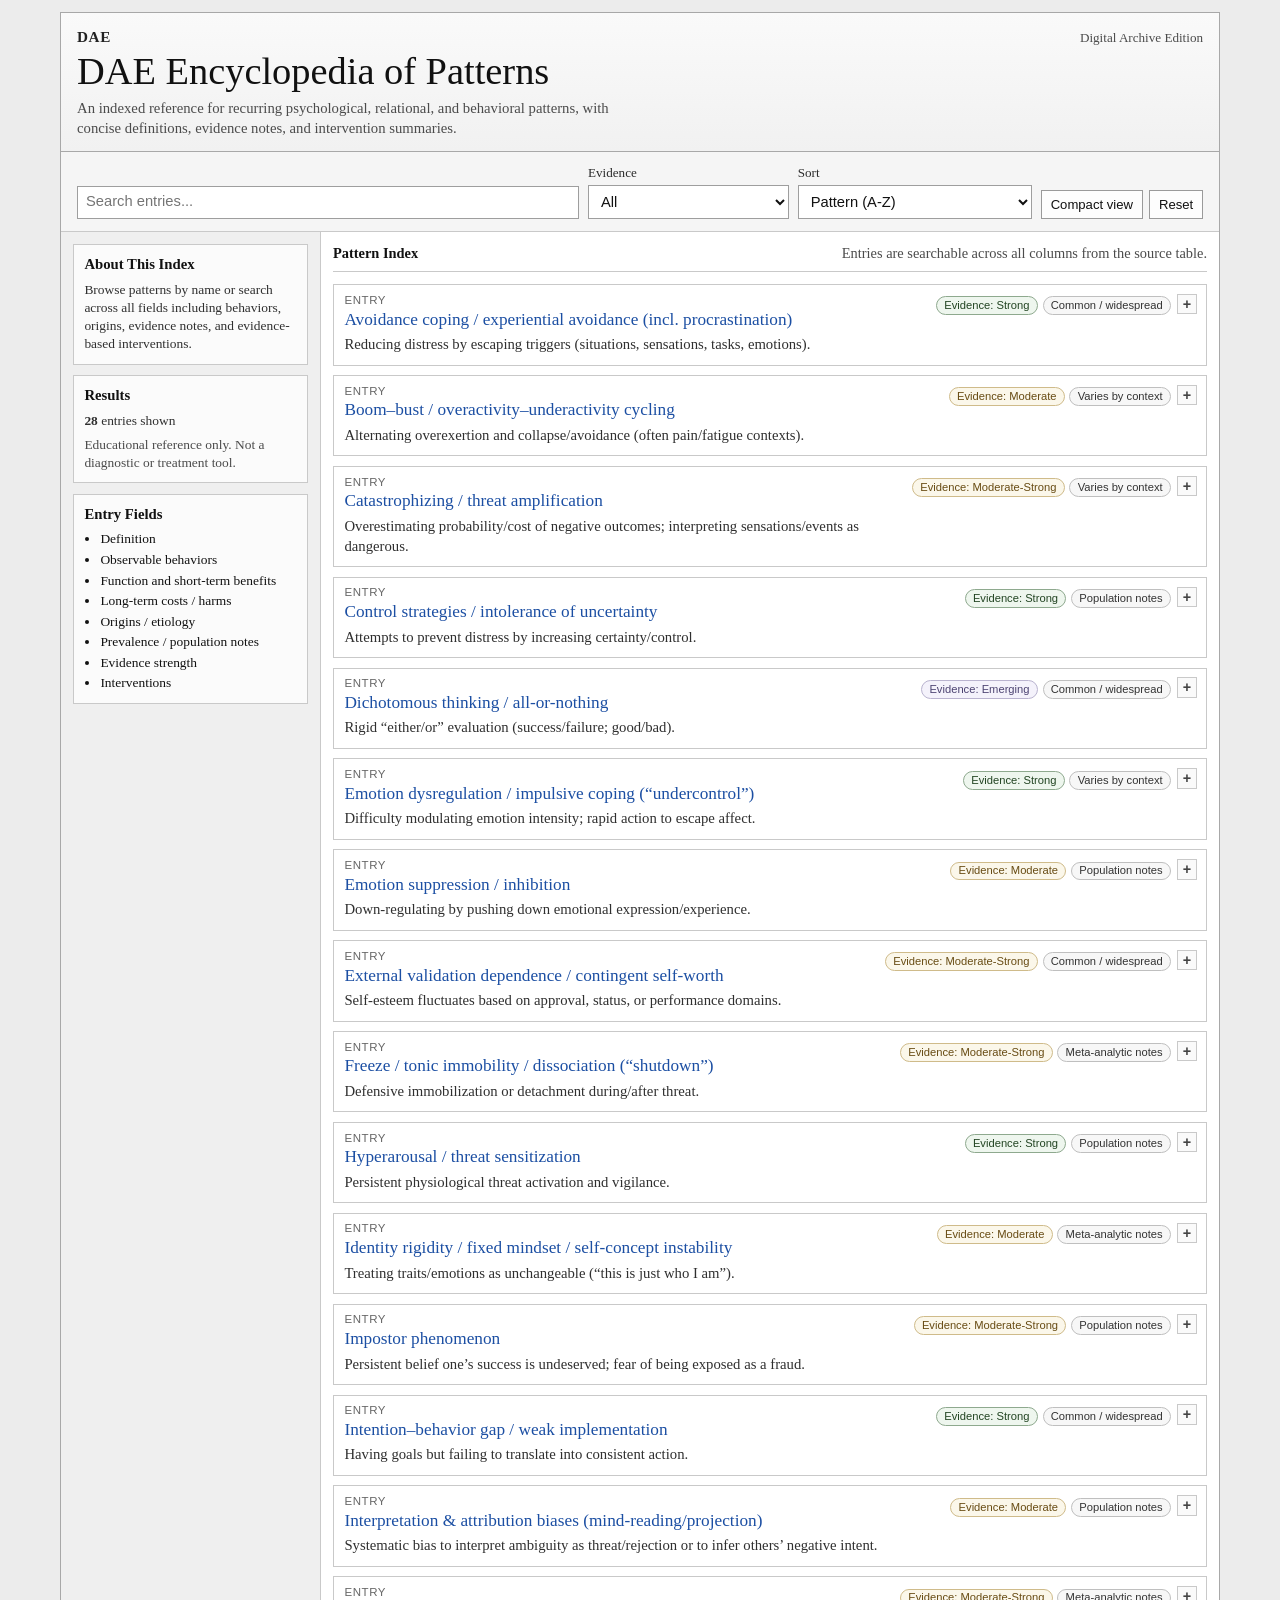
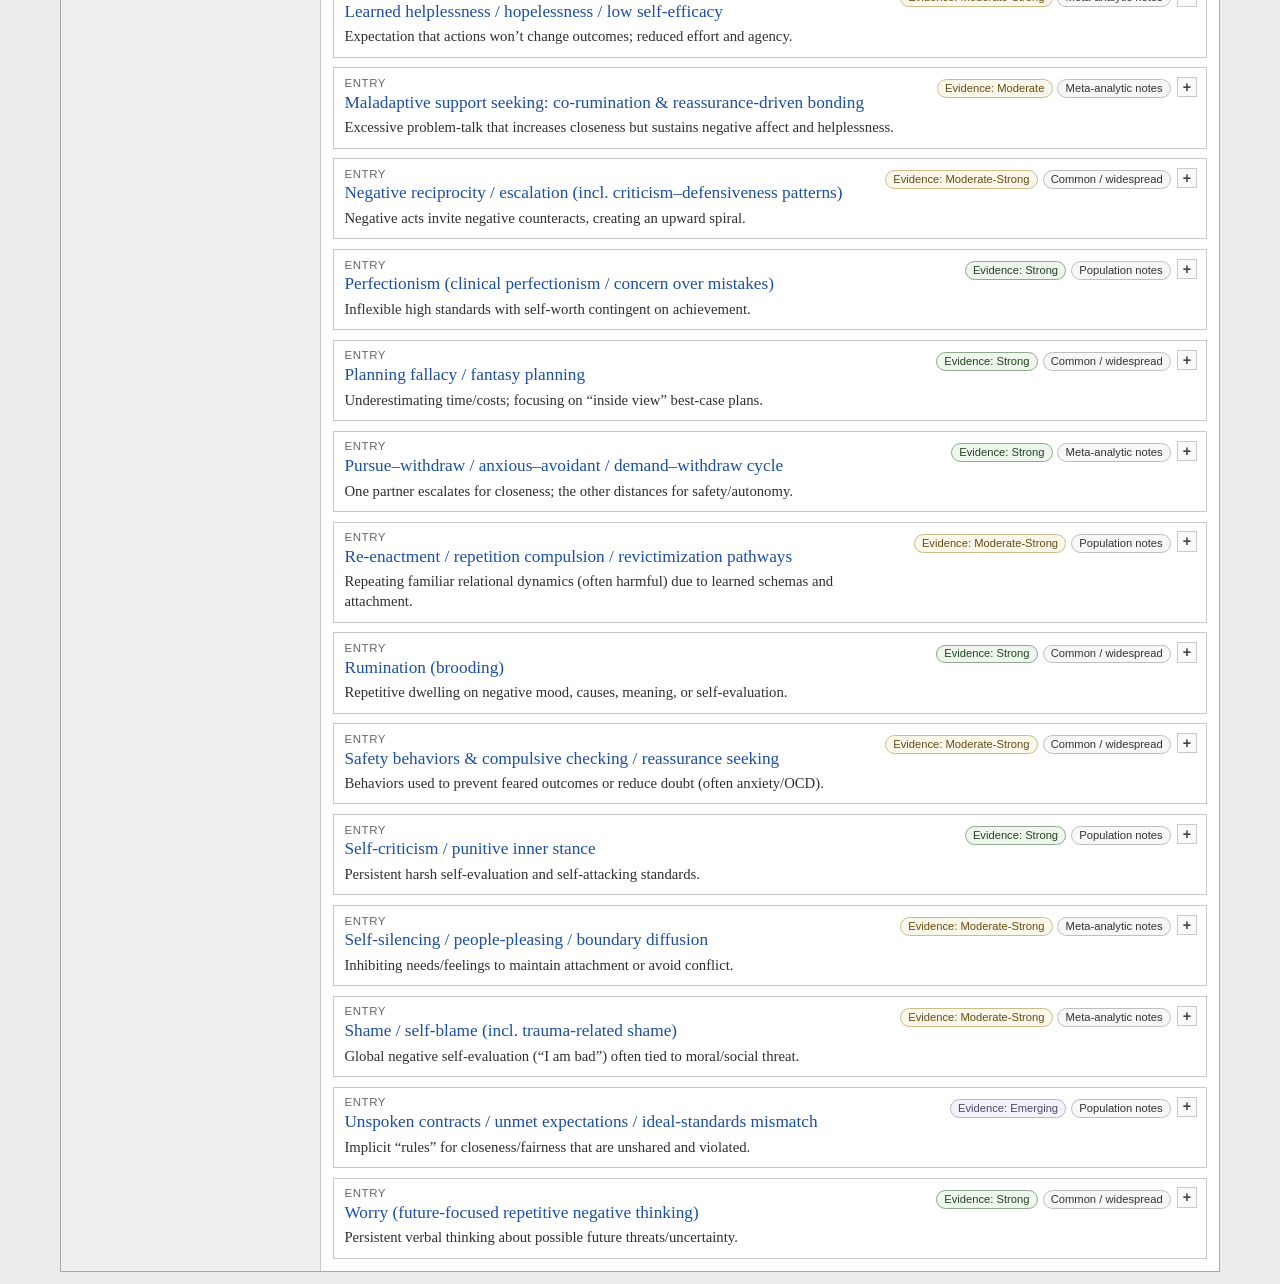
==== index.html @ 7eac3f5e "Add files via upload" ====
<!doctype html>
<html lang="en">
  <head>
    <meta charset="UTF-8" />
    <meta name="viewport" content="width=device-width, initial-scale=1.0" />
    <title>DAE Encyclopedia of Patterns</title>
    <link rel="preconnect" href="https://fonts.googleapis.com" />
    <link rel="preconnect" href="https://fonts.gstatic.com" crossorigin />
    <link href="https://fonts.googleapis.com/css2?family=Space+Grotesk:wght@400;500;700&family=IBM+Plex+Sans:wght@400;500;600&display=swap" rel="stylesheet" />
    <link rel="stylesheet" href="styles.css" />
  </head>
  <body>
    <div class="page-shell">
      <header class="masthead" role="banner">
        <div class="masthead-top">
          <p class="site-mark">DAE</p>
          <p class="site-meta">Digital Archive Edition</p>
        </div>
        <h1>DAE Encyclopedia of Patterns</h1>
        <p class="masthead-subtitle">
          An indexed reference for recurring psychological, relational, and behavioral patterns,
          with concise definitions, evidence notes, and intervention summaries.
        </p>
      </header>

      <section class="utility-bar" aria-label="Search and filters">
        <label class="search-wrap">
          <span class="sr-only">Search patterns and descriptions</span>
          <input id="searchInput" type="search" placeholder="Search entries..." />
        </label>
        <label>
          Evidence
          <select id="evidenceFilter">
            <option value="all">All</option>
          </select>
        </label>
        <label>
          Sort
          <select id="sortSelect">
            <option value="name-asc">Pattern (A-Z)</option>
            <option value="name-desc">Pattern (Z-A)</option>
            <option value="evidence">Evidence strength</option>
          </select>
        </label>
        <div class="actions">
          <button id="toggleDensity" type="button">Compact view</button>
          <button id="clearFilters" type="button" class="ghost">Reset</button>
        </div>
      </section>

      <main class="content-grid">
        <aside class="sidebar" aria-label="Reference information">
          <section class="sidebar-box">
            <h2>About This Index</h2>
            <p>
              Browse patterns by name or search across all fields including behaviors, origins,
              evidence notes, and evidence-based interventions.
            </p>
          </section>

          <section class="sidebar-box" aria-live="polite">
            <h2>Results</h2>
            <p><strong id="resultCount">0</strong> entries shown</p>
            <p class="sidebar-note">Educational reference only. Not a diagnostic or treatment tool.</p>
          </section>

          <section class="sidebar-box">
            <h2>Entry Fields</h2>
            <ul class="sidebar-list">
              <li>Definition</li>
              <li>Observable behaviors</li>
              <li>Function and short-term benefits</li>
              <li>Long-term costs / harms</li>
              <li>Origins / etiology</li>
              <li>Prevalence / population notes</li>
              <li>Evidence strength</li>
              <li>Interventions</li>
            </ul>
          </section>
        </aside>

        <section class="main-column">
          <section class="summary" aria-live="polite">
            <p><strong>Pattern Index</strong></p>
            <p class="summary-note">Entries are searchable across all columns from the source table.</p>
          </section>

          <section id="cards" class="cards" aria-label="Pattern cards"></section>
        </section>
      </main>
    </div>

    <template id="cardTemplate">
      <article class="card">
        <details>
          <summary>
            <div>
              <p class="card-kicker">Entry</p>
              <h2 class="card-title"></h2>
              <p class="card-definition"></p>
            </div>
            <div class="summary-tags">
              <span class="badge evidence-badge"></span>
              <span class="badge prevalence-badge"></span>
            </div>
          </summary>
          <div class="card-grid">
            <section>
              <h3>Observable behaviors</h3>
              <p data-field="Typical observable behaviors"></p>
            </section>
            <section>
              <h3>Function + short-term benefits</h3>
              <p data-field="Psychological function + short-term benefits"></p>
            </section>
            <section>
              <h3>Long-term costs / harms</h3>
              <p data-field="Long-term costs/harms"></p>
            </section>
            <section>
              <h3>Typical origins / etiology</h3>
              <p data-field="Typical origins/etiology (developmental, attachment, cognitive)"></p>
            </section>
            <section>
              <h3>Prevalence / population notes</h3>
              <p data-field="Prevalence / population notes"></p>
            </section>
            <section>
              <h3>Evidence strength + references</h3>
              <p data-field="Strength of evidence + key references"></p>
            </section>
            <section class="full-width">
              <h3>Evidence-based interventions</h3>
              <p data-field="Evidence-based interventions (brief; support level)"></p>
            </section>
          </div>
        </details>
      </article>
    </template>

    <script type="module" src="app.js"></script>
  </body>
</html>
---- styles.css ----
:root {
  --bg: #ececec;
  --page: #ffffff;
  --ink: #111111;
  --muted: #4b4b4b;
  --line: #c9c9c9;
  --line-dark: #a8a8a8;
  --link: #1c4fa3;
  --link-hover: #123a7b;
  --accent-bg: #f5f5f5;
  --nav-bg: #efefef;
  --badge-bg: #f7f7f7;
  --badge-border: #bfbfbf;
  --radius: 2px;
}

* {
  box-sizing: border-box;
}

html,
body {
  margin: 0;
  min-height: 100%;
}

body {
  background: var(--bg);
  color: var(--ink);
  font-family: Georgia, "Times New Roman", serif;
  line-height: 1.35;
  padding: 0.75rem;
}

.page-shell {
  max-width: 1160px;
  margin: 0 auto;
  background: var(--page);
  border: 1px solid var(--line-dark);
}

.masthead {
  padding: 0.9rem 1rem 0.75rem;
  border-bottom: 1px solid var(--line-dark);
  background: linear-gradient(#fafafa, #f1f1f1);
}

.masthead-top {
  display: flex;
  justify-content: space-between;
  align-items: baseline;
  gap: 1rem;
}

.site-mark {
  margin: 0;
  font-size: 0.95rem;
  font-weight: bold;
  letter-spacing: 0.04em;
  text-transform: uppercase;
  color: #222;
}

.site-meta {
  margin: 0;
  color: var(--muted);
  font-size: 0.82rem;
}

.masthead h1 {
  margin: 0.15rem 0 0;
  font-size: clamp(1.7rem, 4vw, 2.4rem);
  line-height: 1.1;
  font-weight: normal;
}

.masthead-subtitle {
  margin: 0.4rem 0 0;
  color: var(--muted);
  font-size: 0.92rem;
  max-width: 78ch;
}

.utility-bar {
  display: grid;
  grid-template-columns: 1.5fr minmax(140px, 0.6fr) minmax(160px, 0.7fr) auto;
  gap: 0.55rem;
  align-items: end;
  padding: 0.75rem 1rem;
  border-bottom: 1px solid var(--line);
  background: var(--accent-bg);
}

.utility-bar label {
  display: grid;
  gap: 0.25rem;
  font-size: 0.82rem;
  color: #2b2b2b;
}

.search-wrap input,
.utility-bar select {
  width: 100%;
  padding: 0.42rem 0.5rem;
  font: 0.92rem/1.2 Arial, Helvetica, sans-serif;
  color: #111;
  border: 1px solid #9e9e9e;
  border-radius: 0;
  background: #fff;
}

.search-wrap input:focus,
.utility-bar select:focus,
.actions button:focus-visible,
.card summary:focus-visible {
  outline: 2px solid rgba(28, 79, 163, 0.35);
  outline-offset: 1px;
}

.actions {
  display: flex;
  gap: 0.4rem;
  align-items: end;
}

.actions button {
  border: 1px solid #9a9a9a;
  background: #fdfdfd;
  color: #111;
  border-radius: 0;
  padding: 0.42rem 0.55rem;
  font: 0.82rem/1 Arial, Helvetica, sans-serif;
  cursor: pointer;
}

.actions button:hover {
  background: #f1f1f1;
}

.content-grid {
  display: grid;
  grid-template-columns: 260px minmax(0, 1fr);
  gap: 0;
}

.sidebar {
  border-right: 1px solid var(--line);
  background: var(--nav-bg);
  padding: 0.75rem;
}

.sidebar-box {
  border: 1px solid var(--line);
  background: #fbfbfb;
  padding: 0.65rem;
}

.sidebar-box + .sidebar-box {
  margin-top: 0.65rem;
}

.sidebar-box h2 {
  margin: 0 0 0.35rem;
  font-size: 0.92rem;
  font-weight: bold;
}

.sidebar-box p {
  margin: 0;
  font-size: 0.84rem;
  color: #2f2f2f;
}

.sidebar-note {
  margin-top: 0.35rem !important;
  color: var(--muted) !important;
}

.sidebar-list {
  margin: 0;
  padding-left: 1rem;
  font-size: 0.84rem;
}

.sidebar-list li + li {
  margin-top: 0.15rem;
}

.main-column {
  padding: 0.75rem;
  background: #fff;
}

.summary {
  display: flex;
  justify-content: space-between;
  align-items: baseline;
  gap: 0.75rem;
  border-bottom: 1px solid var(--line);
  padding-bottom: 0.5rem;
  margin-bottom: 0.75rem;
}

.summary p {
  margin: 0;
  font-size: 0.9rem;
}

.summary-note {
  color: var(--muted);
  font-size: 0.85rem;
}

.cards {
  display: grid;
  gap: 0.6rem;
}

.card {
  border: 1px solid var(--line);
  background: #fff;
}

.card details {
  position: relative;
}

.card summary {
  list-style: none;
  cursor: pointer;
  padding: 0.6rem 2.2rem 0.6rem 0.65rem;
  display: grid;
  grid-template-columns: 1fr auto;
  gap: 0.75rem;
  align-items: start;
}

.card summary::-webkit-details-marker {
  display: none;
}

.card summary::after {
  content: "+";
  position: absolute;
  top: 0.55rem;
  right: 0.55rem;
  width: 1.15rem;
  height: 1.15rem;
  display: grid;
  place-items: center;
  border: 1px solid var(--line);
  background: #fafafa;
  color: #444;
  font: bold 0.9rem/1 Arial, Helvetica, sans-serif;
}

.card details[open] summary::after {
  content: "−";
}

.card details[open] summary {
  border-bottom: 1px solid var(--line);
  background: #fbfbfb;
}

.card-kicker {
  margin: 0;
  color: #666;
  font: 0.72rem/1 Arial, Helvetica, sans-serif;
  text-transform: uppercase;
  letter-spacing: 0.05em;
}

.card-title {
  margin: 0.2rem 0 0;
  color: var(--link);
  font-size: 1.08rem;
  line-height: 1.2;
  font-weight: normal;
}

.card-title:hover {
  color: var(--link-hover);
  text-decoration: underline;
}

.card-definition {
  margin: 0.3rem 0 0;
  color: #2f2f2f;
  font-size: 0.92rem;
}

.summary-tags {
  display: flex;
  flex-wrap: wrap;
  justify-content: flex-end;
  gap: 0.3rem;
  margin-top: 0.1rem;
}

.badge {
  display: inline-flex;
  align-items: center;
  border: 1px solid var(--badge-border);
  background: var(--badge-bg);
  color: #333;
  border-radius: 999px;
  padding: 0.18rem 0.45rem;
  font: 0.7rem/1 Arial, Helvetica, sans-serif;
}

.badge.evidence-strong {
  border-color: #8ea98e;
  background: #eef6ee;
  color: #234523;
}

.badge.evidence-moderate {
  border-color: #cfbb8a;
  background: #fbf7ea;
  color: #684c14;
}

.badge.evidence-emerging {
  border-color: #b9b3cf;
  background: #f4f2fb;
  color: #4d4472;
}

.card-grid {
  display: grid;
  grid-template-columns: repeat(2, minmax(0, 1fr));
  gap: 0.6rem;
  padding: 0.65rem;
}

.card-grid section {
  border: 1px solid #d9d9d9;
  background: #fff;
  padding: 0.5rem;
}

.card-grid .full-width {
  grid-column: 1 / -1;
}

.card-grid h3 {
  margin: 0;
  font-size: 0.78rem;
  font-weight: bold;
  text-transform: uppercase;
  letter-spacing: 0.03em;
  color: #333;
  border-bottom: 1px solid #ececec;
  padding-bottom: 0.22rem;
}

.card-grid p {
  margin: 0.38rem 0 0;
  font-size: 0.88rem;
  line-height: 1.35;
  color: #222;
  white-space: pre-line;
}

.cards.compact .card-definition {
  display: none;
}

.cards.compact .card-grid {
  grid-template-columns: 1fr;
}

.empty-state {
  border: 1px solid var(--line);
  background: #fbfbfb;
  padding: 0.9rem;
  font-size: 0.9rem;
  color: #444;
}

.sr-only {
  position: absolute;
  width: 1px;
  height: 1px;
  padding: 0;
  margin: -1px;
  overflow: hidden;
  clip: rect(0, 0, 0, 0);
  white-space: nowrap;
  border: 0;
}

@media (max-width: 980px) {
  .utility-bar {
    grid-template-columns: 1fr 1fr;
  }

  .actions {
    grid-column: 1 / -1;
  }

  .content-grid {
    grid-template-columns: 1fr;
  }

  .sidebar {
    border-right: 0;
    border-bottom: 1px solid var(--line);
  }
}

@media (max-width: 700px) {
  body {
    padding: 0.35rem;
  }

  .utility-bar {
    grid-template-columns: 1fr;
  }

  .masthead-top {
    align-items: center;
  }

  .site-mark {
    font-size: 0.9rem;
  }

  .summary {
    flex-direction: column;
    align-items: flex-start;
  }

  .card summary {
    grid-template-columns: 1fr;
  }

  .summary-tags {
    justify-content: flex-start;
  }

  .card-grid {
    grid-template-columns: 1fr;
  }
}

@media (prefers-reduced-motion: reduce) {
  * {
    animation: none !important;
    transition: none !important;
    scroll-behavior: auto !important;
  }
}
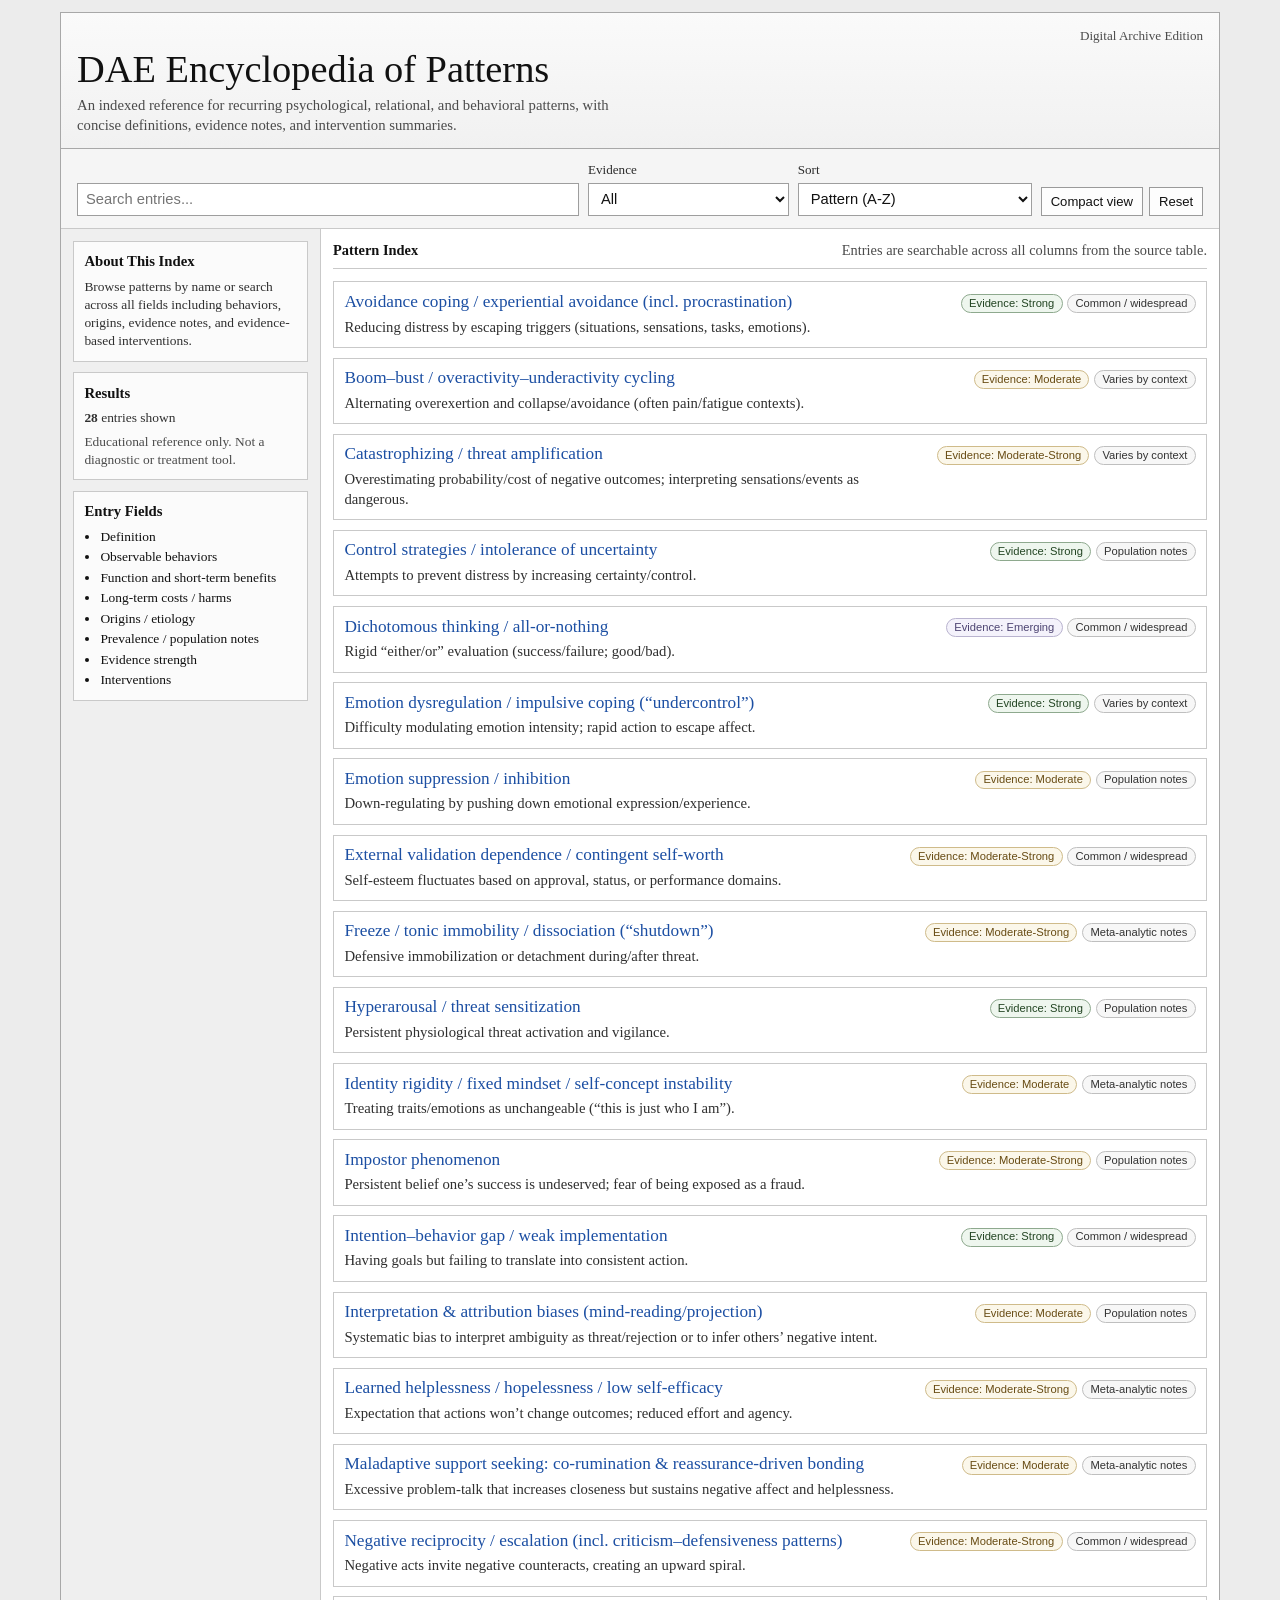
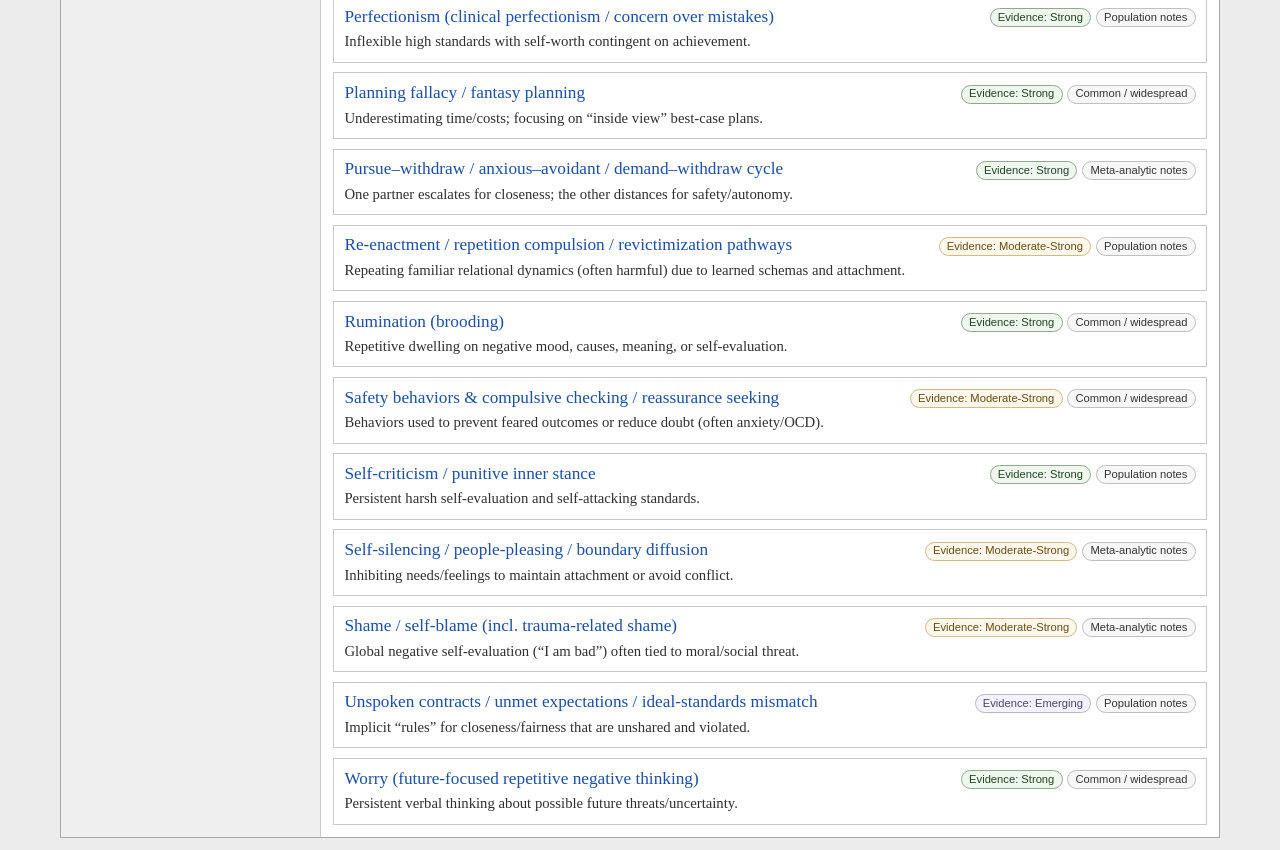
==== commit 9f469400: "Add files via upload" ====
--- a/index.html
+++ b/index.html
@@ -13,7 +13,6 @@
     <div class="page-shell">
       <header class="masthead" role="banner">
         <div class="masthead-top">
-          <p class="site-mark">DAE</p>
           <p class="site-meta">Digital Archive Edition</p>
         </div>
         <h1>DAE Encyclopedia of Patterns</h1>
@@ -85,56 +84,25 @@
             <p class="summary-note">Entries are searchable across all columns from the source table.</p>
           </section>
 
-          <section id="cards" class="cards" aria-label="Pattern cards"></section>
+          <section id="cards" class="cards" aria-label="Pattern entries"></section>
         </section>
       </main>
     </div>
 
     <template id="cardTemplate">
       <article class="card">
-        <details>
-          <summary>
-            <div>
-              <p class="card-kicker">Entry</p>
-              <h2 class="card-title"></h2>
-              <p class="card-definition"></p>
-            </div>
-            <div class="summary-tags">
-              <span class="badge evidence-badge"></span>
-              <span class="badge prevalence-badge"></span>
-            </div>
-          </summary>
-          <div class="card-grid">
-            <section>
-              <h3>Observable behaviors</h3>
-              <p data-field="Typical observable behaviors"></p>
-            </section>
-            <section>
-              <h3>Function + short-term benefits</h3>
-              <p data-field="Psychological function + short-term benefits"></p>
-            </section>
-            <section>
-              <h3>Long-term costs / harms</h3>
-              <p data-field="Long-term costs/harms"></p>
-            </section>
-            <section>
-              <h3>Typical origins / etiology</h3>
-              <p data-field="Typical origins/etiology (developmental, attachment, cognitive)"></p>
-            </section>
-            <section>
-              <h3>Prevalence / population notes</h3>
-              <p data-field="Prevalence / population notes"></p>
-            </section>
-            <section>
-              <h3>Evidence strength + references</h3>
-              <p data-field="Strength of evidence + key references"></p>
-            </section>
-            <section class="full-width">
-              <h3>Evidence-based interventions</h3>
-              <p data-field="Evidence-based interventions (brief; support level)"></p>
-            </section>
+        <div class="card-head">
+          <div>
+            <h2 class="card-title">
+              <a class="card-title-link" href="#"></a>
+            </h2>
+            <p class="card-definition"></p>
           </div>
-        </details>
+          <div class="summary-tags">
+            <span class="badge evidence-badge"></span>
+            <span class="badge prevalence-badge"></span>
+          </div>
+        </div>
       </article>
     </template>
 
--- a/styles.css
+++ b/styles.css
@@ -47,18 +47,9 @@
 
 .masthead-top {
   display: flex;
-  justify-content: space-between;
+  justify-content: flex-end;
   align-items: baseline;
   gap: 1rem;
-}
-
-.site-mark {
-  margin: 0;
-  font-size: 0.95rem;
-  font-weight: bold;
-  letter-spacing: 0.04em;
-  text-transform: uppercase;
-  color: #222;
 }
 
 .site-meta {
@@ -112,7 +103,8 @@
 .search-wrap input:focus,
 .utility-bar select:focus,
 .actions button:focus-visible,
-.card summary:focus-visible {
+.card-title-link:focus-visible,
+.back-link:focus-visible {
   outline: 2px solid rgba(28, 79, 163, 0.35);
   outline-offset: 1px;
 }
@@ -221,65 +213,28 @@
   background: #fff;
 }
 
-.card details {
-  position: relative;
-}
-
-.card summary {
-  list-style: none;
-  cursor: pointer;
-  padding: 0.6rem 2.2rem 0.6rem 0.65rem;
+.card-head {
+  padding: 0.6rem 0.65rem;
   display: grid;
   grid-template-columns: 1fr auto;
   gap: 0.75rem;
   align-items: start;
 }
 
-.card summary::-webkit-details-marker {
-  display: none;
-}
-
-.card summary::after {
-  content: "+";
-  position: absolute;
-  top: 0.55rem;
-  right: 0.55rem;
-  width: 1.15rem;
-  height: 1.15rem;
-  display: grid;
-  place-items: center;
-  border: 1px solid var(--line);
-  background: #fafafa;
-  color: #444;
-  font: bold 0.9rem/1 Arial, Helvetica, sans-serif;
-}
-
-.card details[open] summary::after {
-  content: "−";
-}
-
-.card details[open] summary {
-  border-bottom: 1px solid var(--line);
-  background: #fbfbfb;
-}
-
-.card-kicker {
-  margin: 0;
-  color: #666;
-  font: 0.72rem/1 Arial, Helvetica, sans-serif;
-  text-transform: uppercase;
-  letter-spacing: 0.05em;
-}
-
 .card-title {
-  margin: 0.2rem 0 0;
-  color: var(--link);
+  margin: 0;
+  color: inherit;
   font-size: 1.08rem;
   line-height: 1.2;
   font-weight: normal;
 }
 
-.card-title:hover {
+.card-title-link {
+  color: var(--link);
+  text-decoration: none;
+}
+
+.card-title-link:hover {
   color: var(--link-hover);
   text-decoration: underline;
 }
@@ -327,48 +282,8 @@
   color: #4d4472;
 }
 
-.card-grid {
-  display: grid;
-  grid-template-columns: repeat(2, minmax(0, 1fr));
-  gap: 0.6rem;
-  padding: 0.65rem;
-}
-
-.card-grid section {
-  border: 1px solid #d9d9d9;
-  background: #fff;
-  padding: 0.5rem;
-}
-
-.card-grid .full-width {
-  grid-column: 1 / -1;
-}
-
-.card-grid h3 {
-  margin: 0;
-  font-size: 0.78rem;
-  font-weight: bold;
-  text-transform: uppercase;
-  letter-spacing: 0.03em;
-  color: #333;
-  border-bottom: 1px solid #ececec;
-  padding-bottom: 0.22rem;
-}
-
-.card-grid p {
-  margin: 0.38rem 0 0;
-  font-size: 0.88rem;
-  line-height: 1.35;
-  color: #222;
-  white-space: pre-line;
-}
-
 .cards.compact .card-definition {
   display: none;
-}
-
-.cards.compact .card-grid {
-  grid-template-columns: 1fr;
 }
 
 .empty-state {
@@ -391,6 +306,87 @@
   border: 0;
 }
 
+.entry-layout {
+  padding: 0.75rem;
+  background: #fff;
+}
+
+.entry-nav {
+  margin-bottom: 0.75rem;
+}
+
+.back-link {
+  color: var(--link);
+  text-decoration: none;
+  font-size: 0.9rem;
+}
+
+.back-link:hover {
+  color: var(--link-hover);
+  text-decoration: underline;
+}
+
+.entry-article {
+  border: 1px solid var(--line);
+  background: #fff;
+}
+
+.entry-header {
+  border-bottom: 1px solid var(--line);
+  background: #fbfbfb;
+  padding: 0.75rem;
+}
+
+.entry-title {
+  margin: 0;
+  color: var(--link);
+  font-size: 1.35rem;
+  font-weight: normal;
+  line-height: 1.2;
+}
+
+.entry-definition {
+  margin: 0.4rem 0 0;
+  color: #2f2f2f;
+  font-size: 0.95rem;
+}
+
+.entry-fields {
+  display: grid;
+  grid-template-columns: repeat(2, minmax(0, 1fr));
+  gap: 0.6rem;
+  padding: 0.65rem;
+}
+
+.entry-field {
+  border: 1px solid #d9d9d9;
+  background: #fff;
+  padding: 0.5rem;
+}
+
+.entry-field.full-width {
+  grid-column: 1 / -1;
+}
+
+.entry-field h3 {
+  margin: 0;
+  font-size: 0.78rem;
+  font-weight: bold;
+  text-transform: uppercase;
+  letter-spacing: 0.03em;
+  color: #333;
+  border-bottom: 1px solid #ececec;
+  padding-bottom: 0.22rem;
+}
+
+.entry-field p {
+  margin: 0.38rem 0 0;
+  font-size: 0.9rem;
+  line-height: 1.35;
+  color: #222;
+  white-space: pre-line;
+}
+
 @media (max-width: 980px) {
   .utility-bar {
     grid-template-columns: 1fr 1fr;
@@ -423,16 +419,12 @@
     align-items: center;
   }
 
-  .site-mark {
-    font-size: 0.9rem;
-  }
-
   .summary {
     flex-direction: column;
     align-items: flex-start;
   }
 
-  .card summary {
+  .card-head {
     grid-template-columns: 1fr;
   }
 
@@ -440,7 +432,7 @@
     justify-content: flex-start;
   }
 
-  .card-grid {
+  .entry-fields {
     grid-template-columns: 1fr;
   }
 }
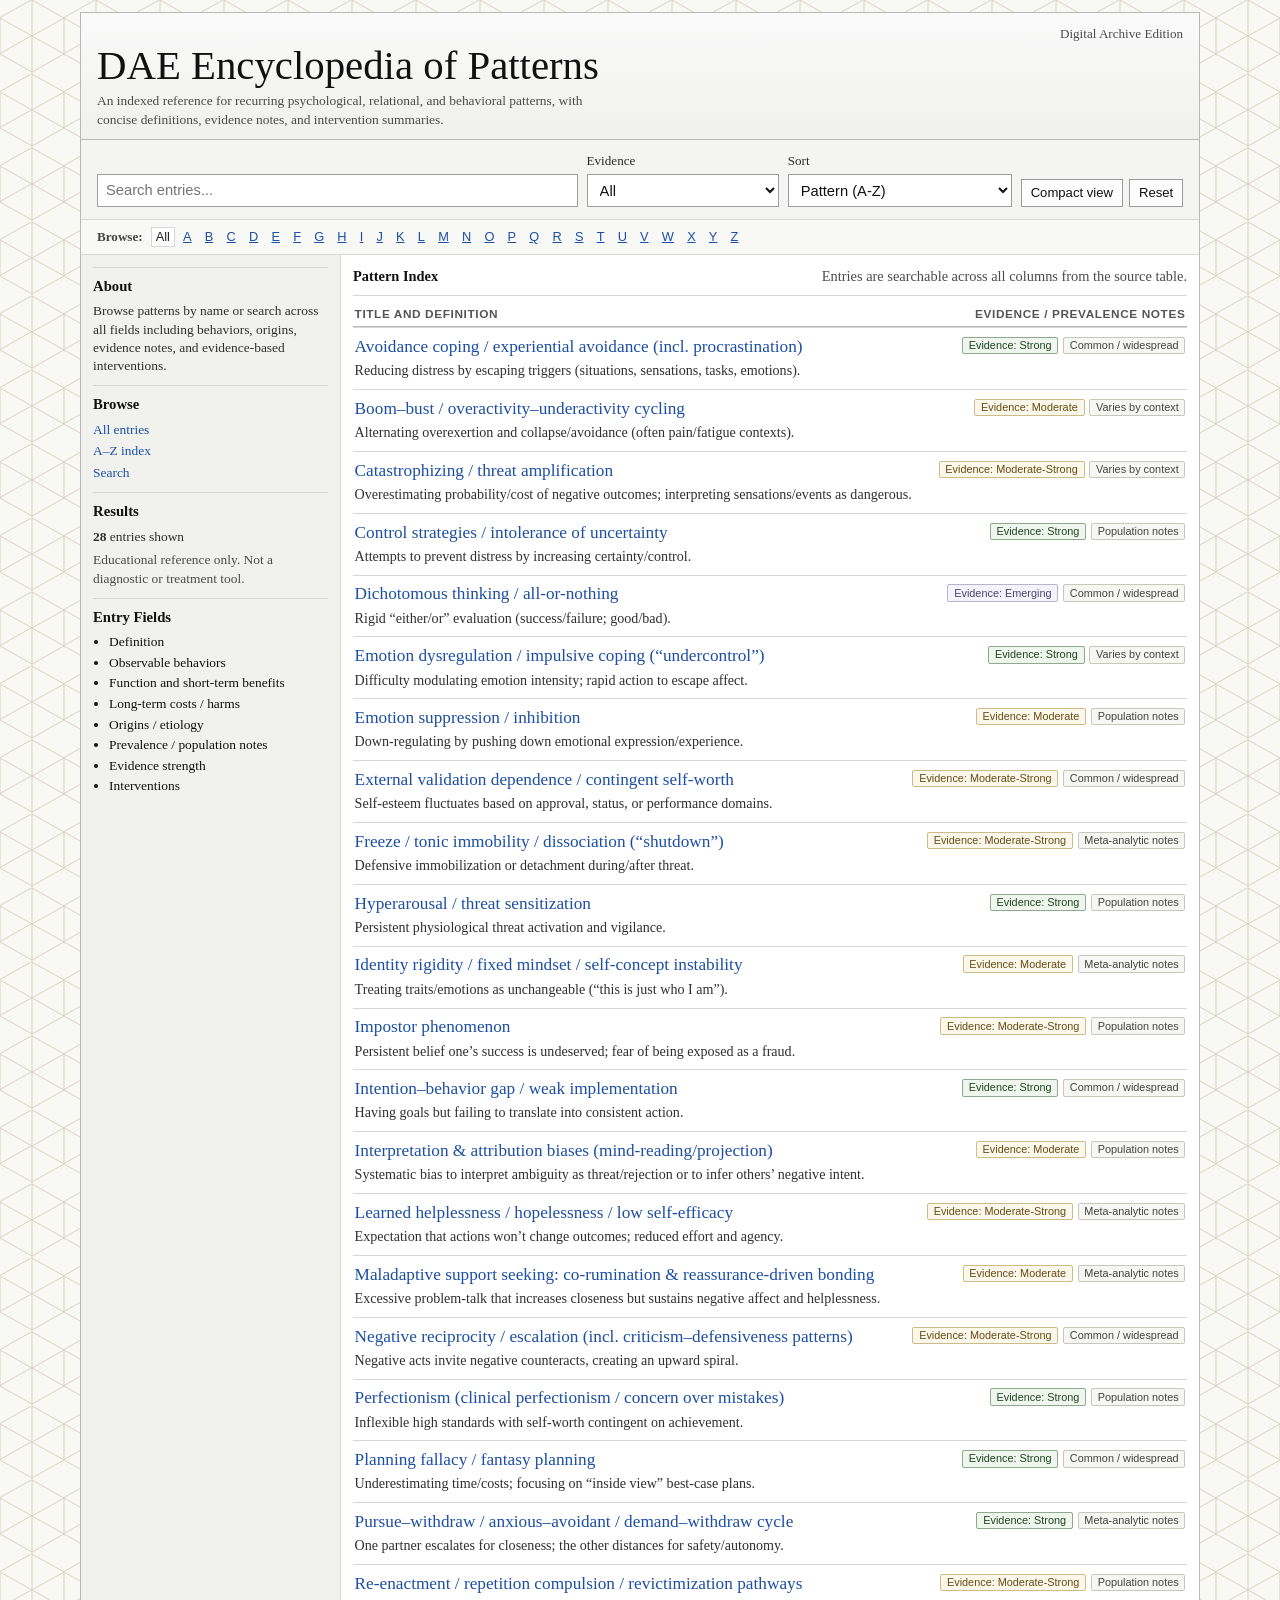
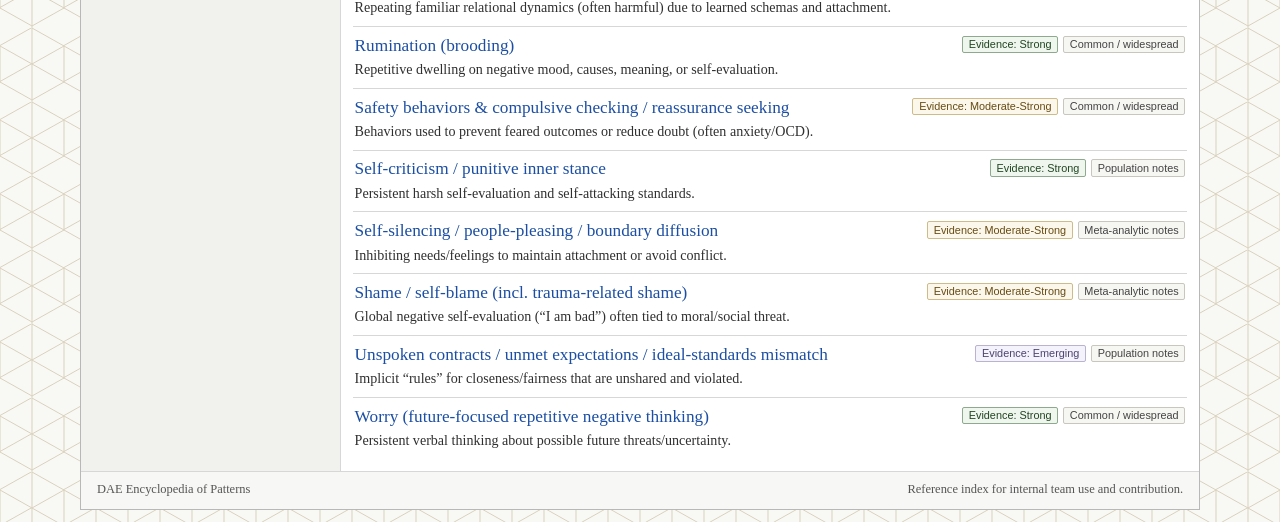
==== commit 962d3cd9: "Add files via upload" ====
--- a/index.html
+++ b/index.html
@@ -47,14 +47,28 @@
         </div>
       </section>
 
+      <nav class="alpha-bar" aria-label="Browse by letter">
+        <span class="alpha-label">Browse:</span>
+        <div id="alphaNav" class="alpha-links"></div>
+      </nav>
+
       <main class="content-grid">
         <aside class="sidebar" aria-label="Reference information">
           <section class="sidebar-box">
-            <h2>About This Index</h2>
+            <h2>About</h2>
             <p>
               Browse patterns by name or search across all fields including behaviors, origins,
               evidence notes, and evidence-based interventions.
             </p>
+          </section>
+
+          <section class="sidebar-box">
+            <h2>Browse</h2>
+            <ul class="sidebar-list links">
+              <li><a href="#cards">All entries</a></li>
+              <li><a href="#alphaNav">A–Z index</a></li>
+              <li><a href="#searchInput">Search</a></li>
+            </ul>
           </section>
 
           <section class="sidebar-box" aria-live="polite">
@@ -84,9 +98,19 @@
             <p class="summary-note">Entries are searchable across all columns from the source table.</p>
           </section>
 
+          <section class="list-header" aria-hidden="true">
+            <p>Title and definition</p>
+            <p>Evidence / prevalence notes</p>
+          </section>
+
           <section id="cards" class="cards" aria-label="Pattern entries"></section>
         </section>
       </main>
+
+      <footer class="site-footer">
+        <p>DAE Encyclopedia of Patterns</p>
+        <p>Reference index for internal team use and contribution.</p>
+      </footer>
     </div>
 
     <template id="cardTemplate">
--- a/styles.css
+++ b/styles.css
@@ -1,16 +1,16 @@
 :root {
-  --bg: #ececec;
+  --bg: #f8f8f5;
   --page: #ffffff;
   --ink: #111111;
   --muted: #4b4b4b;
-  --line: #c9c9c9;
-  --line-dark: #a8a8a8;
+  --line: #d7d7d7;
+  --line-dark: #b8b8b8;
   --link: #1c4fa3;
   --link-hover: #123a7b;
-  --accent-bg: #f5f5f5;
-  --nav-bg: #efefef;
-  --badge-bg: #f7f7f7;
-  --badge-border: #bfbfbf;
+  --accent-bg: #f4f4f2;
+  --nav-bg: #f1f1ee;
+  --badge-bg: #f6f6f3;
+  --badge-border: #c9c6bd;
   --radius: 2px;
 }
 
@@ -25,7 +25,7 @@
 }
 
 body {
-  background: var(--bg);
+  background: var(--bg) url("cube-pattern.svg") top left / 128px 74px repeat;
   color: var(--ink);
   font-family: Georgia, "Times New Roman", serif;
   line-height: 1.35;
@@ -33,16 +33,16 @@
 }
 
 .page-shell {
-  max-width: 1160px;
+  max-width: 1120px;
   margin: 0 auto;
   background: var(--page);
   border: 1px solid var(--line-dark);
 }
 
 .masthead {
-  padding: 0.9rem 1rem 0.75rem;
+  padding: 0.75rem 1rem 0.65rem;
   border-bottom: 1px solid var(--line-dark);
-  background: linear-gradient(#fafafa, #f1f1f1);
+  background: linear-gradient(#fafafa, #f0f0ee);
 }
 
 .masthead-top {
@@ -60,15 +60,15 @@
 
 .masthead h1 {
   margin: 0.15rem 0 0;
-  font-size: clamp(1.7rem, 4vw, 2.4rem);
-  line-height: 1.1;
+  font-size: clamp(1.8rem, 4vw, 2.55rem);
+  line-height: 1.05;
   font-weight: normal;
 }
 
 .masthead-subtitle {
-  margin: 0.4rem 0 0;
+  margin: 0.28rem 0 0;
   color: var(--muted);
-  font-size: 0.92rem;
+  font-size: 0.84rem;
   max-width: 78ch;
 }
 
@@ -82,6 +82,48 @@
   background: var(--accent-bg);
 }
 
+.alpha-bar {
+  display: flex;
+  gap: 0.5rem;
+  align-items: center;
+  padding: 0.45rem 1rem;
+  border-bottom: 1px solid var(--line);
+  background: #f8f8f6;
+  font-size: 0.82rem;
+}
+
+.alpha-label {
+  color: #444;
+  font-weight: bold;
+}
+
+.alpha-links {
+  display: flex;
+  flex-wrap: wrap;
+  gap: 0.2rem;
+}
+
+.alpha-link {
+  border: 1px solid transparent;
+  background: transparent;
+  color: var(--link);
+  font: 0.8rem/1 Arial, Helvetica, sans-serif;
+  padding: 0.15rem 0.25rem;
+  cursor: pointer;
+  text-decoration: underline;
+}
+
+.alpha-link:hover {
+  color: var(--link-hover);
+}
+
+.alpha-link.is-active {
+  border-color: var(--line);
+  background: #fff;
+  text-decoration: none;
+  color: #222;
+}
+
 .utility-bar label {
   display: grid;
   gap: 0.25rem;
@@ -142,13 +184,14 @@
 }
 
 .sidebar-box {
-  border: 1px solid var(--line);
-  background: #fbfbfb;
-  padding: 0.65rem;
+  border: 0;
+  border-top: 1px solid var(--line);
+  background: transparent;
+  padding: 0.55rem 0;
 }
 
 .sidebar-box + .sidebar-box {
-  margin-top: 0.65rem;
+  margin-top: 0.1rem;
 }
 
 .sidebar-box h2 {
@@ -172,6 +215,25 @@
   margin: 0;
   padding-left: 1rem;
   font-size: 0.84rem;
+}
+
+.sidebar-list.links {
+  list-style: none;
+  padding-left: 0;
+}
+
+.sidebar-list.links li + li {
+  margin-top: 0.22rem;
+}
+
+.sidebar-list.links a {
+  color: var(--link);
+  text-decoration: none;
+}
+
+.sidebar-list.links a:hover {
+  color: var(--link-hover);
+  text-decoration: underline;
 }
 
 .sidebar-list li + li {
@@ -205,16 +267,19 @@
 
 .cards {
   display: grid;
-  gap: 0.6rem;
+  gap: 0;
 }
 
 .card {
-  border: 1px solid var(--line);
+  border-top: 1px solid var(--line);
+  border-bottom: 0;
+  border-left: 0;
+  border-right: 0;
   background: #fff;
 }
 
 .card-head {
-  padding: 0.6rem 0.65rem;
+  padding: 0.55rem 0.1rem;
   display: grid;
   grid-template-columns: 1fr auto;
   gap: 0.75rem;
@@ -240,9 +305,9 @@
 }
 
 .card-definition {
-  margin: 0.3rem 0 0;
+  margin: 0.22rem 0 0;
   color: #2f2f2f;
-  font-size: 0.92rem;
+  font-size: 0.88rem;
 }
 
 .summary-tags {
@@ -250,7 +315,8 @@
   flex-wrap: wrap;
   justify-content: flex-end;
   gap: 0.3rem;
-  margin-top: 0.1rem;
+  margin-top: 0;
+  max-width: 18rem;
 }
 
 .badge {
@@ -258,10 +324,10 @@
   align-items: center;
   border: 1px solid var(--badge-border);
   background: var(--badge-bg);
-  color: #333;
-  border-radius: 999px;
-  padding: 0.18rem 0.45rem;
-  font: 0.7rem/1 Arial, Helvetica, sans-serif;
+  color: #444;
+  border-radius: 2px;
+  padding: 0.14rem 0.36rem;
+  font: 0.68rem/1 Arial, Helvetica, sans-serif;
 }
 
 .badge.evidence-strong {
@@ -284,6 +350,23 @@
 
 .cards.compact .card-definition {
   display: none;
+}
+
+.list-header {
+  display: grid;
+  grid-template-columns: 1fr auto;
+  gap: 0.75rem;
+  border-bottom: 1px solid var(--line-dark);
+  padding: 0 0.1rem 0.35rem;
+  margin-bottom: 0;
+}
+
+.list-header p {
+  margin: 0;
+  color: #555;
+  font: bold 0.74rem/1.1 Arial, Helvetica, sans-serif;
+  text-transform: uppercase;
+  letter-spacing: 0.05em;
 }
 
 .empty-state {
@@ -327,14 +410,14 @@
 }
 
 .entry-article {
-  border: 1px solid var(--line);
+  border-top: 1px solid var(--line);
   background: #fff;
 }
 
 .entry-header {
   border-bottom: 1px solid var(--line);
-  background: #fbfbfb;
-  padding: 0.75rem;
+  background: #fff;
+  padding: 0.5rem 0.1rem 0.7rem;
 }
 
 .entry-title {
@@ -352,41 +435,50 @@
 }
 
 .entry-fields {
-  display: grid;
-  grid-template-columns: repeat(2, minmax(0, 1fr));
-  gap: 0.6rem;
-  padding: 0.65rem;
+  display: block;
+  padding: 0.2rem 0;
 }
 
 .entry-field {
-  border: 1px solid #d9d9d9;
-  background: #fff;
-  padding: 0.5rem;
-}
-
-.entry-field.full-width {
-  grid-column: 1 / -1;
+  border-top: 1px solid #ececec;
+  background: #fff;
+  padding: 0.55rem 0.1rem;
 }
 
 .entry-field h3 {
   margin: 0;
-  font-size: 0.78rem;
+  font-size: 0.74rem;
   font-weight: bold;
   text-transform: uppercase;
   letter-spacing: 0.03em;
   color: #333;
-  border-bottom: 1px solid #ececec;
-  padding-bottom: 0.22rem;
+  border-bottom: 0;
+  padding-bottom: 0;
 }
 
 .entry-field p {
-  margin: 0.38rem 0 0;
+  margin: 0.28rem 0 0;
   font-size: 0.9rem;
   line-height: 1.35;
   color: #222;
   white-space: pre-line;
 }
 
+.site-footer {
+  display: flex;
+  justify-content: space-between;
+  gap: 1rem;
+  padding: 0.55rem 1rem 0.7rem;
+  border-top: 1px solid var(--line);
+  background: #f7f7f5;
+}
+
+.site-footer p {
+  margin: 0;
+  color: #555;
+  font-size: 0.78rem;
+}
+
 @media (max-width: 980px) {
   .utility-bar {
     grid-template-columns: 1fr 1fr;
@@ -404,6 +496,10 @@
     border-right: 0;
     border-bottom: 1px solid var(--line);
   }
+
+  .list-header {
+    display: none;
+  }
 }
 
 @media (max-width: 700px) {
@@ -432,8 +528,9 @@
     justify-content: flex-start;
   }
 
-  .entry-fields {
-    grid-template-columns: 1fr;
+  .site-footer {
+    flex-direction: column;
+    align-items: flex-start;
   }
 }
 
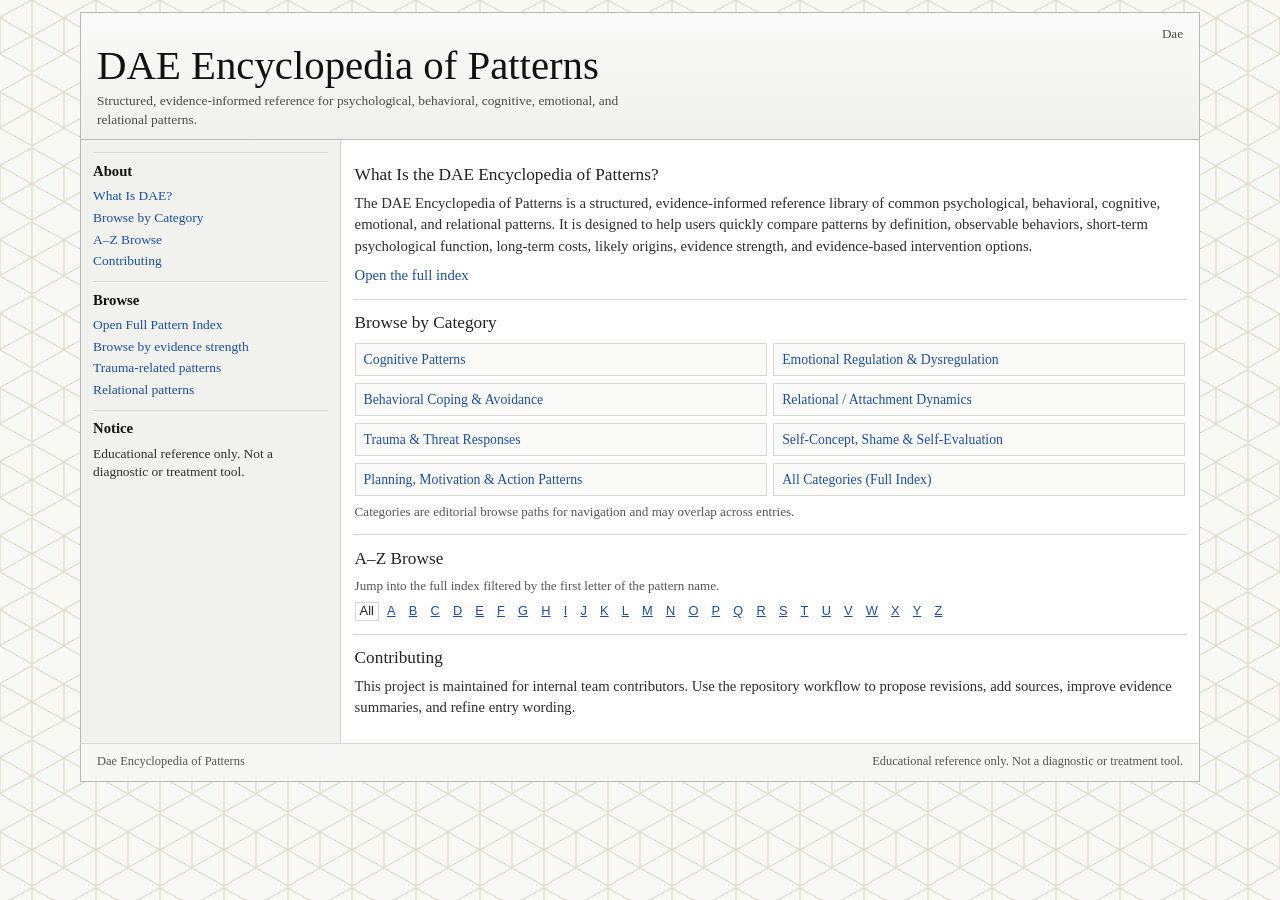
==== commit 3f5fe4b5: "Add files via upload" ====
--- a/index.html
+++ b/index.html
@@ -3,133 +3,130 @@
   <head>
     <meta charset="UTF-8" />
     <meta name="viewport" content="width=device-width, initial-scale=1.0" />
-    <title>DAE Encyclopedia of Patterns</title>
-    <link rel="preconnect" href="https://fonts.googleapis.com" />
-    <link rel="preconnect" href="https://fonts.gstatic.com" crossorigin />
-    <link href="https://fonts.googleapis.com/css2?family=Space+Grotesk:wght@400;500;700&family=IBM+Plex+Sans:wght@400;500;600&display=swap" rel="stylesheet" />
+    <title>Dae Encyclopedia of Patterns</title>
     <link rel="stylesheet" href="styles.css" />
   </head>
   <body>
     <div class="page-shell">
       <header class="masthead" role="banner">
         <div class="masthead-top">
-          <p class="site-meta">Digital Archive Edition</p>
+          <p class="site-meta">Dae</p>
         </div>
         <h1>DAE Encyclopedia of Patterns</h1>
         <p class="masthead-subtitle">
-          An indexed reference for recurring psychological, relational, and behavioral patterns,
-          with concise definitions, evidence notes, and intervention summaries.
+          Structured, evidence-informed reference for psychological, behavioral, cognitive,
+          emotional, and relational patterns.
         </p>
       </header>
 
-      <section class="utility-bar" aria-label="Search and filters">
-        <label class="search-wrap">
-          <span class="sr-only">Search patterns and descriptions</span>
-          <input id="searchInput" type="search" placeholder="Search entries..." />
-        </label>
-        <label>
-          Evidence
-          <select id="evidenceFilter">
-            <option value="all">All</option>
-          </select>
-        </label>
-        <label>
-          Sort
-          <select id="sortSelect">
-            <option value="name-asc">Pattern (A-Z)</option>
-            <option value="name-desc">Pattern (Z-A)</option>
-            <option value="evidence">Evidence strength</option>
-          </select>
-        </label>
-        <div class="actions">
-          <button id="toggleDensity" type="button">Compact view</button>
-          <button id="clearFilters" type="button" class="ghost">Reset</button>
-        </div>
-      </section>
-
-      <nav class="alpha-bar" aria-label="Browse by letter">
-        <span class="alpha-label">Browse:</span>
-        <div id="alphaNav" class="alpha-links"></div>
-      </nav>
-
-      <main class="content-grid">
-        <aside class="sidebar" aria-label="Reference information">
+      <main class="home-layout">
+        <aside class="sidebar" aria-label="Site sections">
           <section class="sidebar-box">
             <h2>About</h2>
-            <p>
-              Browse patterns by name or search across all fields including behaviors, origins,
-              evidence notes, and evidence-based interventions.
-            </p>
+            <ul class="sidebar-list links">
+              <li><a href="#what-is-dae">What Is DAE?</a></li>
+              <li><a href="#browse-categories">Browse by Category</a></li>
+              <li><a href="#browse-az">A–Z Browse</a></li>
+              <li><a href="#contributing">Contributing</a></li>
+            </ul>
           </section>
 
           <section class="sidebar-box">
             <h2>Browse</h2>
             <ul class="sidebar-list links">
-              <li><a href="#cards">All entries</a></li>
-              <li><a href="#alphaNav">A–Z index</a></li>
-              <li><a href="#searchInput">Search</a></li>
+              <li><a href="patterns.html">Open Full Pattern Index</a></li>
+              <li><a href="patterns.html?sort=evidence">Browse by evidence strength</a></li>
+              <li><a href="patterns.html?q=trauma">Trauma-related patterns</a></li>
+              <li><a href="patterns.html?q=relationship">Relational patterns</a></li>
             </ul>
           </section>
 
-          <section class="sidebar-box" aria-live="polite">
-            <h2>Results</h2>
-            <p><strong id="resultCount">0</strong> entries shown</p>
-            <p class="sidebar-note">Educational reference only. Not a diagnostic or treatment tool.</p>
-          </section>
-
           <section class="sidebar-box">
-            <h2>Entry Fields</h2>
-            <ul class="sidebar-list">
-              <li>Definition</li>
-              <li>Observable behaviors</li>
-              <li>Function and short-term benefits</li>
-              <li>Long-term costs / harms</li>
-              <li>Origins / etiology</li>
-              <li>Prevalence / population notes</li>
-              <li>Evidence strength</li>
-              <li>Interventions</li>
-            </ul>
+            <h2>Notice</h2>
+            <p>Educational reference only. Not a diagnostic or treatment tool.</p>
           </section>
         </aside>
 
-        <section class="main-column">
-          <section class="summary" aria-live="polite">
-            <p><strong>Pattern Index</strong></p>
-            <p class="summary-note">Entries are searchable across all columns from the source table.</p>
+        <section class="main-column home-main">
+          <section id="what-is-dae" class="home-section">
+            <h2>What Is the DAE Encyclopedia of Patterns?</h2>
+            <p>
+              The DAE Encyclopedia of Patterns is a structured, evidence-informed reference library
+              of common psychological, behavioral, cognitive, emotional, and relational patterns.
+              It is designed to help users quickly compare patterns by definition, observable
+              behaviors, short-term psychological function, long-term costs, likely origins,
+              evidence strength, and evidence-based intervention options.
+            </p>
+            <p class="home-actions">
+              <a class="text-link" href="patterns.html">Open the full index</a>
+            </p>
           </section>
 
-          <section class="list-header" aria-hidden="true">
-            <p>Title and definition</p>
-            <p>Evidence / prevalence notes</p>
+          <section id="browse-categories" class="home-section">
+            <h2>Browse by Category</h2>
+            <div class="category-grid">
+              <a class="category-link" href="patterns.html?q=rumination">Cognitive Patterns</a>
+              <a class="category-link" href="patterns.html?q=emotion">Emotional Regulation & Dysregulation</a>
+              <a class="category-link" href="patterns.html?q=avoidance">Behavioral Coping & Avoidance</a>
+              <a class="category-link" href="patterns.html?q=attachment">Relational / Attachment Dynamics</a>
+              <a class="category-link" href="patterns.html?q=trauma">Trauma & Threat Responses</a>
+              <a class="category-link" href="patterns.html?q=self">Self-Concept, Shame & Self-Evaluation</a>
+              <a class="category-link" href="patterns.html?q=planning">Planning, Motivation & Action Patterns</a>
+              <a class="category-link" href="patterns.html">All Categories (Full Index)</a>
+            </div>
+            <p class="section-note">
+              Categories are editorial browse paths for navigation and may overlap across entries.
+            </p>
           </section>
 
-          <section id="cards" class="cards" aria-label="Pattern entries"></section>
+          <section id="browse-az" class="home-section">
+            <h2>A–Z Browse</h2>
+            <p class="section-note">Jump into the full index filtered by the first letter of the pattern name.</p>
+            <div class="alpha-links home-alpha">
+              <a class="alpha-link alpha-link-anchor is-active" href="patterns.html?alpha=all">All</a>
+              <a class="alpha-link alpha-link-anchor" href="patterns.html?alpha=A">A</a>
+              <a class="alpha-link alpha-link-anchor" href="patterns.html?alpha=B">B</a>
+              <a class="alpha-link alpha-link-anchor" href="patterns.html?alpha=C">C</a>
+              <a class="alpha-link alpha-link-anchor" href="patterns.html?alpha=D">D</a>
+              <a class="alpha-link alpha-link-anchor" href="patterns.html?alpha=E">E</a>
+              <a class="alpha-link alpha-link-anchor" href="patterns.html?alpha=F">F</a>
+              <a class="alpha-link alpha-link-anchor" href="patterns.html?alpha=G">G</a>
+              <a class="alpha-link alpha-link-anchor" href="patterns.html?alpha=H">H</a>
+              <a class="alpha-link alpha-link-anchor" href="patterns.html?alpha=I">I</a>
+              <a class="alpha-link alpha-link-anchor" href="patterns.html?alpha=J">J</a>
+              <a class="alpha-link alpha-link-anchor" href="patterns.html?alpha=K">K</a>
+              <a class="alpha-link alpha-link-anchor" href="patterns.html?alpha=L">L</a>
+              <a class="alpha-link alpha-link-anchor" href="patterns.html?alpha=M">M</a>
+              <a class="alpha-link alpha-link-anchor" href="patterns.html?alpha=N">N</a>
+              <a class="alpha-link alpha-link-anchor" href="patterns.html?alpha=O">O</a>
+              <a class="alpha-link alpha-link-anchor" href="patterns.html?alpha=P">P</a>
+              <a class="alpha-link alpha-link-anchor" href="patterns.html?alpha=Q">Q</a>
+              <a class="alpha-link alpha-link-anchor" href="patterns.html?alpha=R">R</a>
+              <a class="alpha-link alpha-link-anchor" href="patterns.html?alpha=S">S</a>
+              <a class="alpha-link alpha-link-anchor" href="patterns.html?alpha=T">T</a>
+              <a class="alpha-link alpha-link-anchor" href="patterns.html?alpha=U">U</a>
+              <a class="alpha-link alpha-link-anchor" href="patterns.html?alpha=V">V</a>
+              <a class="alpha-link alpha-link-anchor" href="patterns.html?alpha=W">W</a>
+              <a class="alpha-link alpha-link-anchor" href="patterns.html?alpha=X">X</a>
+              <a class="alpha-link alpha-link-anchor" href="patterns.html?alpha=Y">Y</a>
+              <a class="alpha-link alpha-link-anchor" href="patterns.html?alpha=Z">Z</a>
+            </div>
+          </section>
+
+          <section id="contributing" class="home-section">
+            <h2>Contributing</h2>
+            <p>
+              This project is maintained for internal team contributors. Use the repository workflow
+              to propose revisions, add sources, improve evidence summaries, and refine entry wording.
+            </p>
+          </section>
         </section>
       </main>
 
       <footer class="site-footer">
-        <p>DAE Encyclopedia of Patterns</p>
-        <p>Reference index for internal team use and contribution.</p>
+        <p>Dae Encyclopedia of Patterns</p>
+        <p>Educational reference only. Not a diagnostic or treatment tool.</p>
       </footer>
     </div>
-
-    <template id="cardTemplate">
-      <article class="card">
-        <div class="card-head">
-          <div>
-            <h2 class="card-title">
-              <a class="card-title-link" href="#"></a>
-            </h2>
-            <p class="card-definition"></p>
-          </div>
-          <div class="summary-tags">
-            <span class="badge evidence-badge"></span>
-            <span class="badge prevalence-badge"></span>
-          </div>
-        </div>
-      </article>
-    </template>
-
-    <script type="module" src="app.js"></script>
   </body>
 </html>
--- a/styles.css
+++ b/styles.css
@@ -245,6 +245,96 @@
   background: #fff;
 }
 
+.home-layout {
+  display: grid;
+  grid-template-columns: 260px minmax(0, 1fr);
+  gap: 0;
+}
+
+.home-main {
+  display: grid;
+  gap: 0;
+}
+
+.home-section {
+  border-top: 1px solid var(--line);
+  padding: 0.7rem 0.1rem 0.8rem;
+}
+
+.home-section:first-child {
+  border-top: 0;
+}
+
+.home-section h2 {
+  margin: 0;
+  font-size: 1.08rem;
+  font-weight: normal;
+  color: #222;
+}
+
+.home-section p {
+  margin: 0.4rem 0 0;
+  font-size: 0.92rem;
+  color: #2d2d2d;
+  line-height: 1.45;
+}
+
+.home-actions {
+  margin-top: 0.5rem !important;
+}
+
+.text-link {
+  color: var(--link);
+  text-decoration: none;
+}
+
+.text-link:hover {
+  color: var(--link-hover);
+  text-decoration: underline;
+}
+
+.category-grid {
+  display: grid;
+  grid-template-columns: repeat(2, minmax(0, 1fr));
+  gap: 0.4rem;
+  margin-top: 0.5rem;
+}
+
+.category-link {
+  display: block;
+  border: 1px solid var(--line);
+  background: #fafaf8;
+  color: var(--link);
+  text-decoration: none;
+  padding: 0.45rem 0.5rem;
+  font-size: 0.86rem;
+  line-height: 1.25;
+}
+
+.category-link:hover {
+  background: #fff;
+  color: var(--link-hover);
+  text-decoration: underline;
+}
+
+.section-note {
+  color: #555 !important;
+  font-size: 0.82rem !important;
+}
+
+.home-alpha {
+  margin-top: 0.4rem;
+}
+
+.alpha-link-anchor {
+  display: inline-block;
+  text-decoration: underline;
+}
+
+.alpha-link-anchor.is-active {
+  cursor: pointer;
+}
+
 .summary {
   display: flex;
   justify-content: space-between;
@@ -492,6 +582,10 @@
     grid-template-columns: 1fr;
   }
 
+  .home-layout {
+    grid-template-columns: 1fr;
+  }
+
   .sidebar {
     border-right: 0;
     border-bottom: 1px solid var(--line);
@@ -526,6 +620,10 @@
 
   .summary-tags {
     justify-content: flex-start;
+  }
+
+  .category-grid {
+    grid-template-columns: 1fr;
   }
 
   .site-footer {
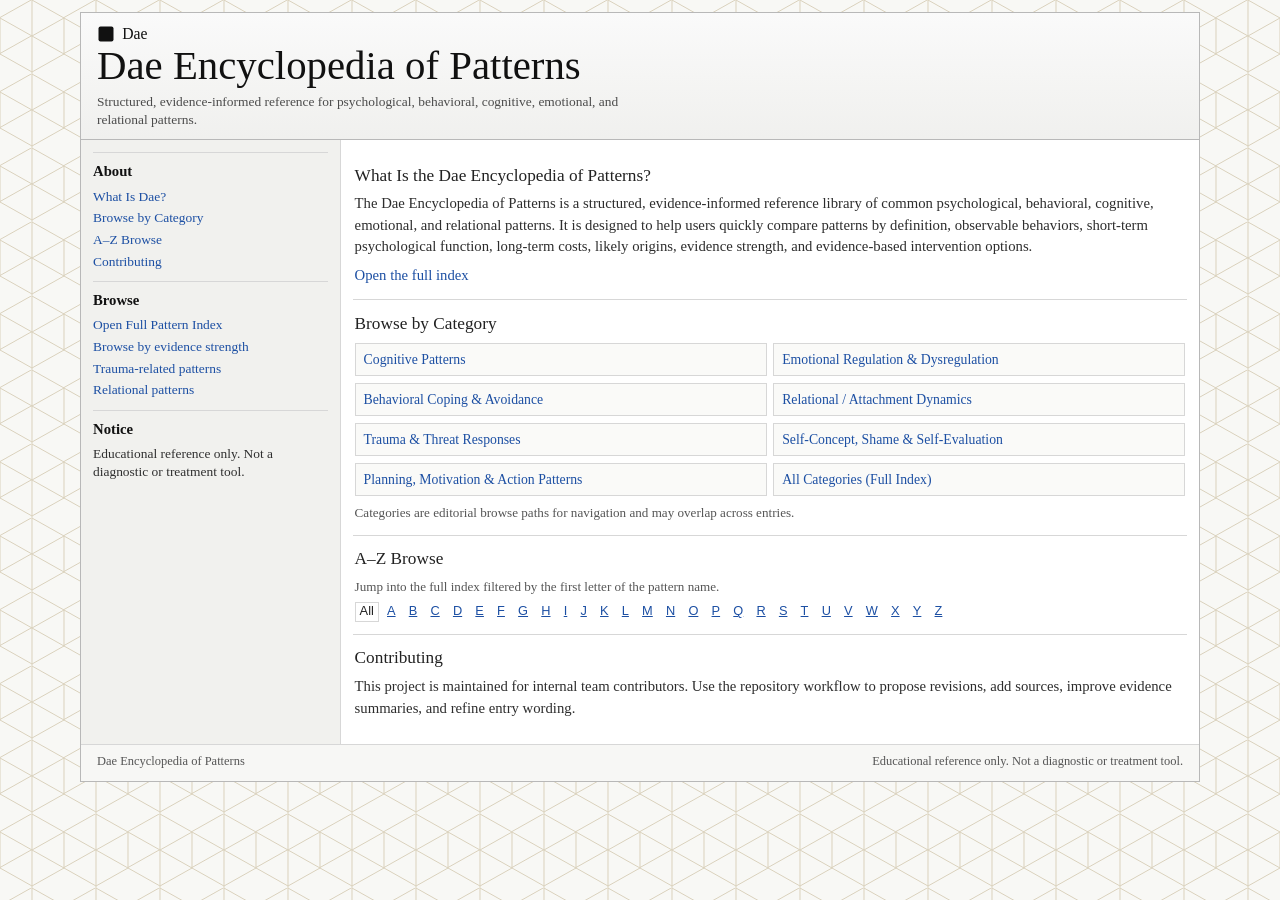
==== commit 050e938b: "Add files via upload" ====
--- a/index.html
+++ b/index.html
@@ -10,9 +10,12 @@
     <div class="page-shell">
       <header class="masthead" role="banner">
         <div class="masthead-top">
-          <p class="site-meta">Dae</p>
+          <div class="site-brand" aria-label="Dae">
+            <img class="site-brand-logo" src="dae-mark.svg" alt="" aria-hidden="true" />
+            <span class="site-brand-name">Dae</span>
+          </div>
         </div>
-        <h1>DAE Encyclopedia of Patterns</h1>
+        <h1>Dae Encyclopedia of Patterns</h1>
         <p class="masthead-subtitle">
           Structured, evidence-informed reference for psychological, behavioral, cognitive,
           emotional, and relational patterns.
@@ -24,7 +27,7 @@
           <section class="sidebar-box">
             <h2>About</h2>
             <ul class="sidebar-list links">
-              <li><a href="#what-is-dae">What Is DAE?</a></li>
+              <li><a href="#what-is-dae">What Is Dae?</a></li>
               <li><a href="#browse-categories">Browse by Category</a></li>
               <li><a href="#browse-az">A–Z Browse</a></li>
               <li><a href="#contributing">Contributing</a></li>
@@ -49,9 +52,9 @@
 
         <section class="main-column home-main">
           <section id="what-is-dae" class="home-section">
-            <h2>What Is the DAE Encyclopedia of Patterns?</h2>
+            <h2>What Is the Dae Encyclopedia of Patterns?</h2>
             <p>
-              The DAE Encyclopedia of Patterns is a structured, evidence-informed reference library
+              The Dae Encyclopedia of Patterns is a structured, evidence-informed reference library
               of common psychological, behavioral, cognitive, emotional, and relational patterns.
               It is designed to help users quickly compare patterns by definition, observable
               behaviors, short-term psychological function, long-term costs, likely origins,
--- a/styles.css
+++ b/styles.css
@@ -47,9 +47,36 @@
 
 .masthead-top {
   display: flex;
-  justify-content: flex-end;
-  align-items: baseline;
+  justify-content: flex-start;
+  align-items: center;
   gap: 1rem;
+}
+
+.site-brand {
+  display: inline-flex;
+  align-items: center;
+  gap: 0.45rem;
+}
+
+.site-brand-link {
+  display: inline-flex;
+  align-items: center;
+  gap: 0.45rem;
+  text-decoration: none;
+  color: inherit;
+}
+
+.site-brand-logo {
+  width: 18px;
+  height: 18px;
+  display: block;
+  flex: 0 0 auto;
+}
+
+.site-brand-name {
+  font-size: 0.98rem;
+  line-height: 1;
+  color: #111;
 }
 
 .site-meta {
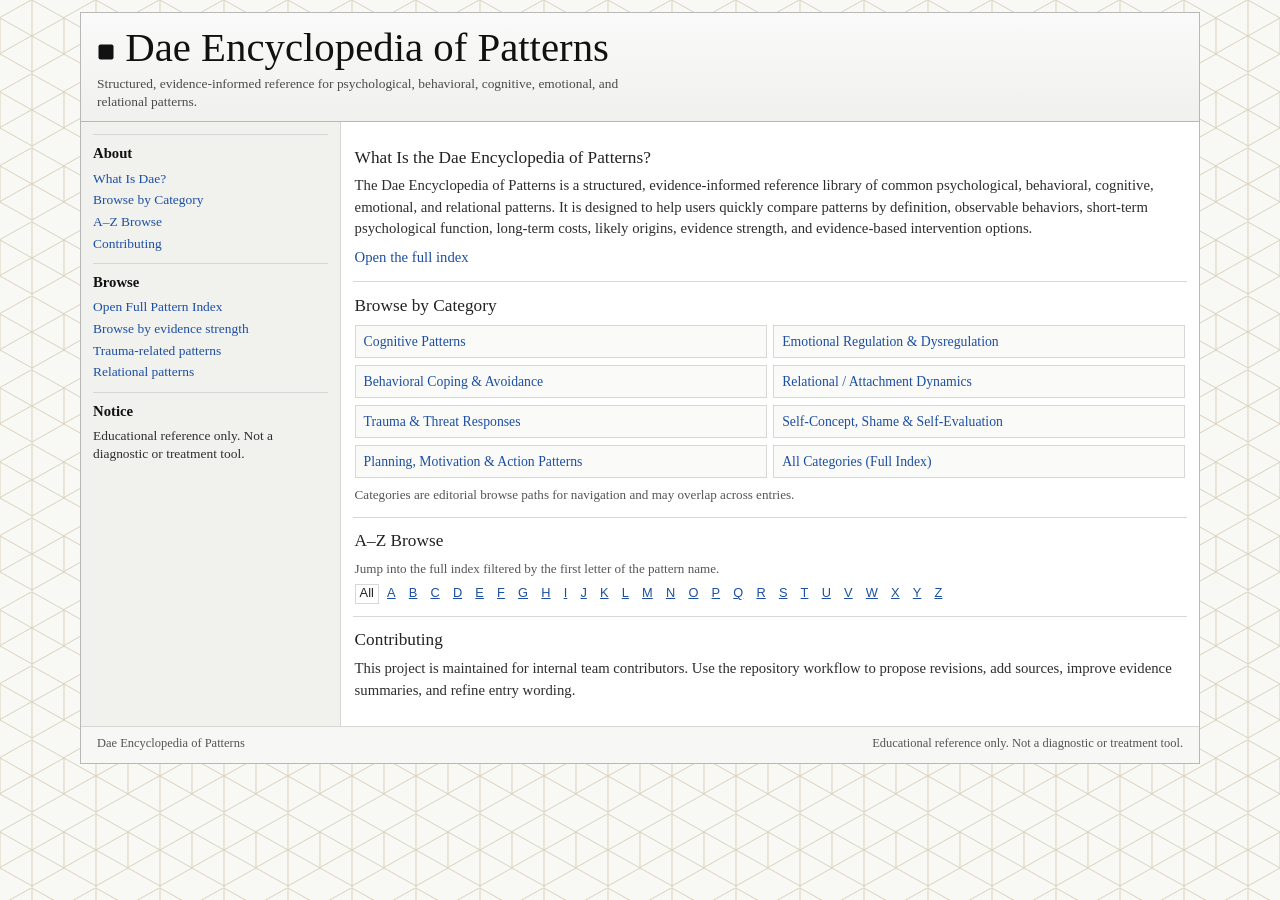
==== commit c012bd7a: "Add files via upload" ====
--- a/index.html
+++ b/index.html
@@ -10,12 +10,11 @@
     <div class="page-shell">
       <header class="masthead" role="banner">
         <div class="masthead-top">
-          <div class="site-brand" aria-label="Dae">
-            <img class="site-brand-logo" src="dae-mark.svg" alt="" aria-hidden="true" />
-            <span class="site-brand-name">Dae</span>
-          </div>
+          <h1 class="site-title-row">
+            <img class="site-title-logo" src="dae-mark.svg" alt="" aria-hidden="true" />
+            <span class="site-title-text">Dae Encyclopedia of Patterns</span>
+          </h1>
         </div>
-        <h1>Dae Encyclopedia of Patterns</h1>
         <p class="masthead-subtitle">
           Structured, evidence-informed reference for psychological, behavioral, cognitive,
           emotional, and relational patterns.
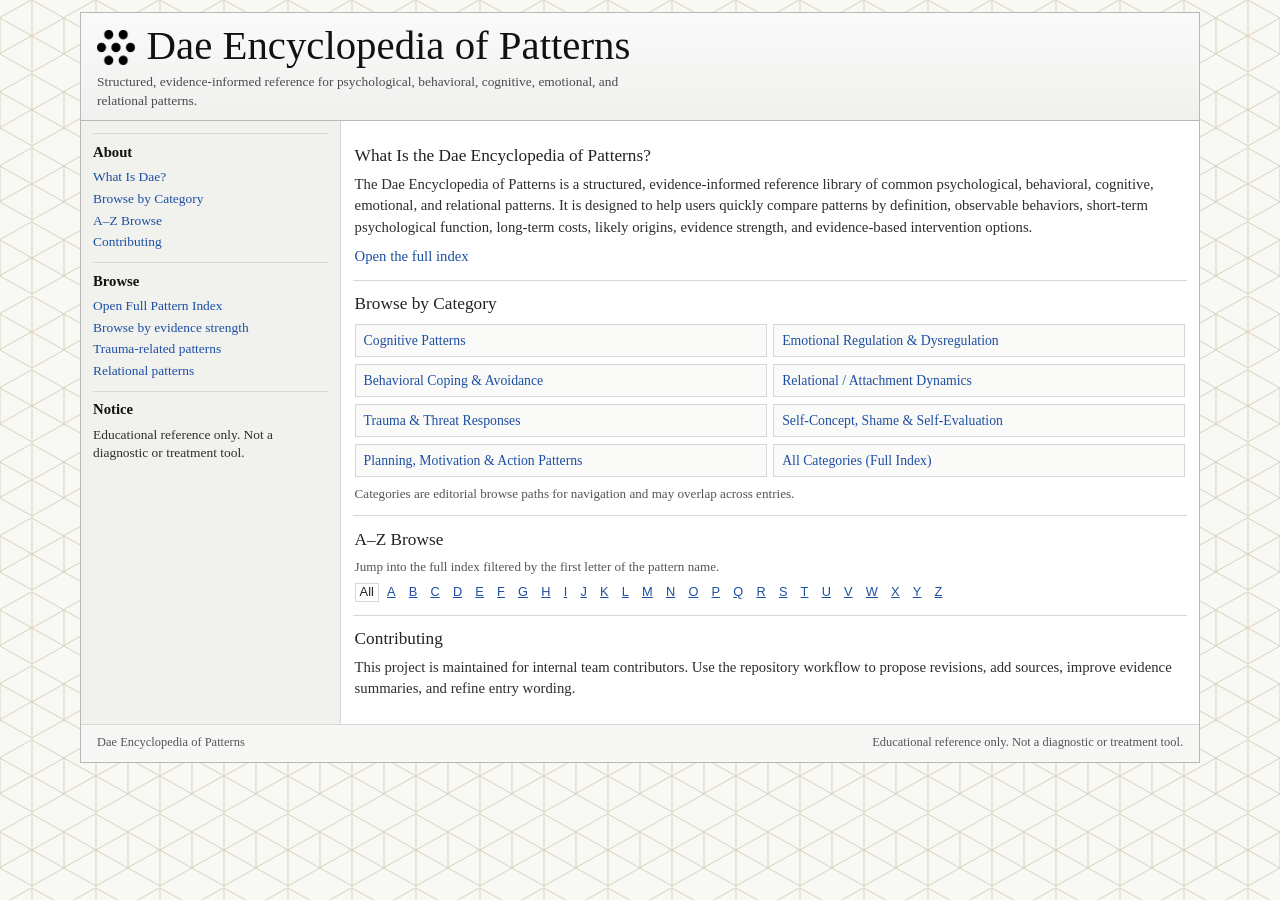
==== commit 0a7c9b39: "Add files via upload" ====
--- a/index.html
+++ b/index.html
@@ -11,7 +11,7 @@
       <header class="masthead" role="banner">
         <div class="masthead-top">
           <h1 class="site-title-row">
-            <img class="site-title-logo" src="dae-mark.svg" alt="" aria-hidden="true" />
+            <img class="site-title-logo" src="dae-mark.png" alt="" aria-hidden="true" />
             <span class="site-title-text">Dae Encyclopedia of Patterns</span>
           </h1>
         </div>
--- a/styles.css
+++ b/styles.css
@@ -47,53 +47,52 @@
 
 .masthead-top {
   display: flex;
-  justify-content: flex-start;
+  justify-content: space-between;
   align-items: center;
   gap: 1rem;
 }
 
-.site-brand {
+.site-title-row {
+  margin: 0;
+  font-weight: normal;
+  line-height: 1;
+  font-size: clamp(1.65rem, 3.9vw, 2.55rem);
   display: inline-flex;
   align-items: center;
-  gap: 0.45rem;
-}
-
-.site-brand-link {
+  gap: 0.7rem;
+}
+
+.site-title-link {
   display: inline-flex;
   align-items: center;
-  gap: 0.45rem;
+  gap: 0.7rem;
   text-decoration: none;
   color: inherit;
 }
 
-.site-brand-logo {
-  width: 18px;
-  height: 18px;
+.site-title-logo {
+  width: clamp(34px, 3vw, 48px);
+  height: clamp(34px, 3vw, 48px);
   display: block;
   flex: 0 0 auto;
-}
-
-.site-brand-name {
-  font-size: 0.98rem;
-  line-height: 1;
+  object-fit: contain;
+  transform: translateY(1px);
+}
+
+.site-title-text {
   color: #111;
+  line-height: 1.05;
 }
 
 .site-meta {
   margin: 0;
   color: var(--muted);
   font-size: 0.82rem;
-}
-
-.masthead h1 {
-  margin: 0.15rem 0 0;
-  font-size: clamp(1.8rem, 4vw, 2.55rem);
-  line-height: 1.05;
-  font-weight: normal;
+  white-space: nowrap;
 }
 
 .masthead-subtitle {
-  margin: 0.28rem 0 0;
+  margin: 0.35rem 0 0;
   color: var(--muted);
   font-size: 0.84rem;
   max-width: 78ch;
@@ -633,7 +632,18 @@
   }
 
   .masthead-top {
-    align-items: center;
+    align-items: flex-start;
+    flex-direction: column;
+    gap: 0.35rem;
+  }
+
+  .site-title-row {
+    font-size: 1.4rem;
+  }
+
+  .site-title-link,
+  .site-title-row {
+    gap: 0.5rem;
   }
 
   .summary {
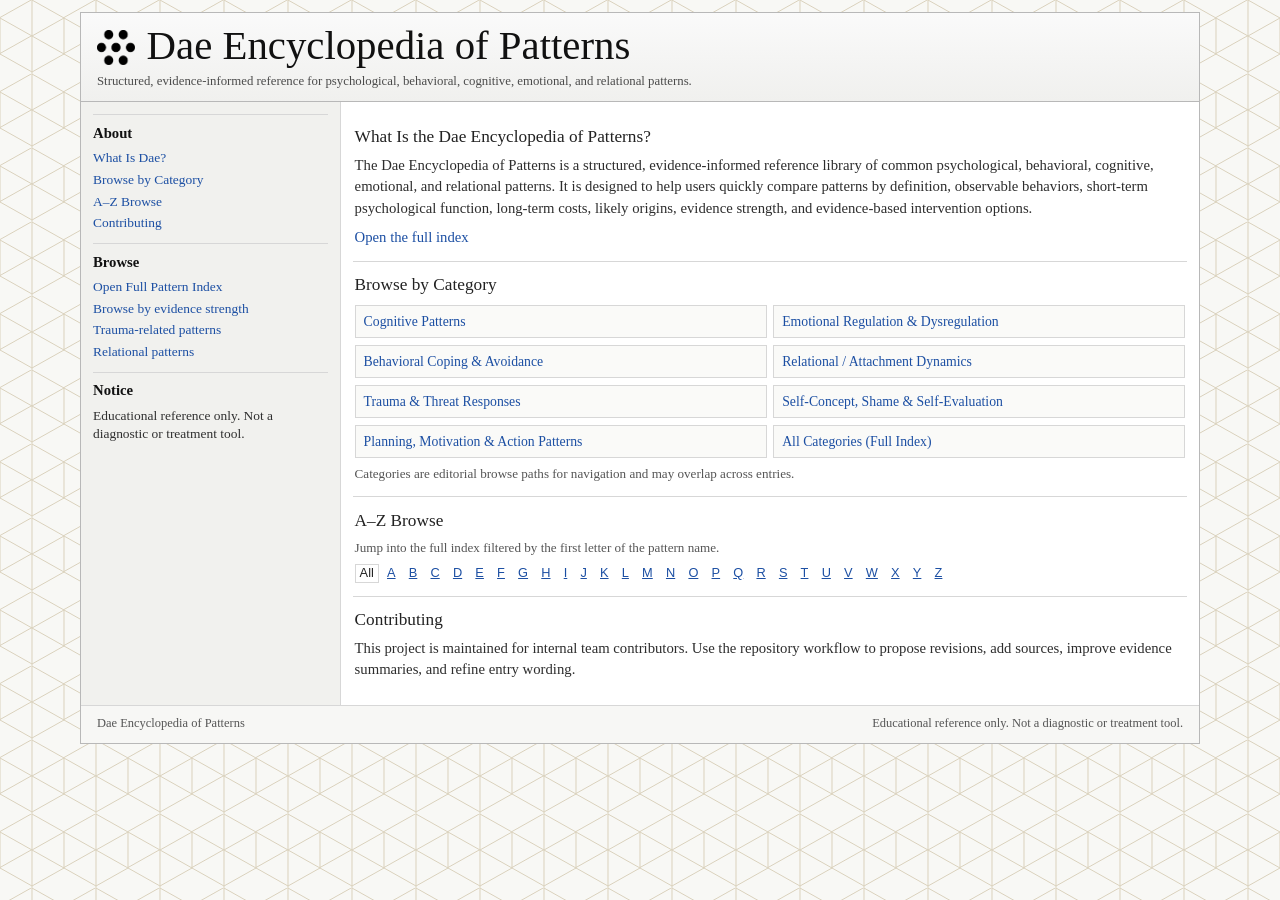
==== commit 302cb99b: "Add files via upload" ====
--- a/index.html
+++ b/index.html
@@ -26,10 +26,10 @@
           <section class="sidebar-box">
             <h2>About</h2>
             <ul class="sidebar-list links">
-              <li><a href="#what-is-dae">What Is Dae?</a></li>
-              <li><a href="#browse-categories">Browse by Category</a></li>
-              <li><a href="#browse-az">A–Z Browse</a></li>
-              <li><a href="#contributing">Contributing</a></li>
+              <li><a href="index.html#what-is-dae">What Is Dae?</a></li>
+              <li><a href="index.html#browse-categories">Browse by Category</a></li>
+              <li><a href="index.html#browse-az">A–Z Browse</a></li>
+              <li><a href="index.html#contributing">Contributing</a></li>
             </ul>
           </section>
 
--- a/styles.css
+++ b/styles.css
@@ -94,8 +94,9 @@
 .masthead-subtitle {
   margin: 0.35rem 0 0;
   color: var(--muted);
-  font-size: 0.84rem;
-  max-width: 78ch;
+  font-size: 0.8rem;
+  max-width: none;
+  white-space: nowrap;
 }
 
 .utility-bar {
@@ -646,6 +647,11 @@
     gap: 0.5rem;
   }
 
+  .masthead-subtitle {
+    white-space: normal;
+    font-size: 0.82rem;
+  }
+
   .summary {
     flex-direction: column;
     align-items: flex-start;
